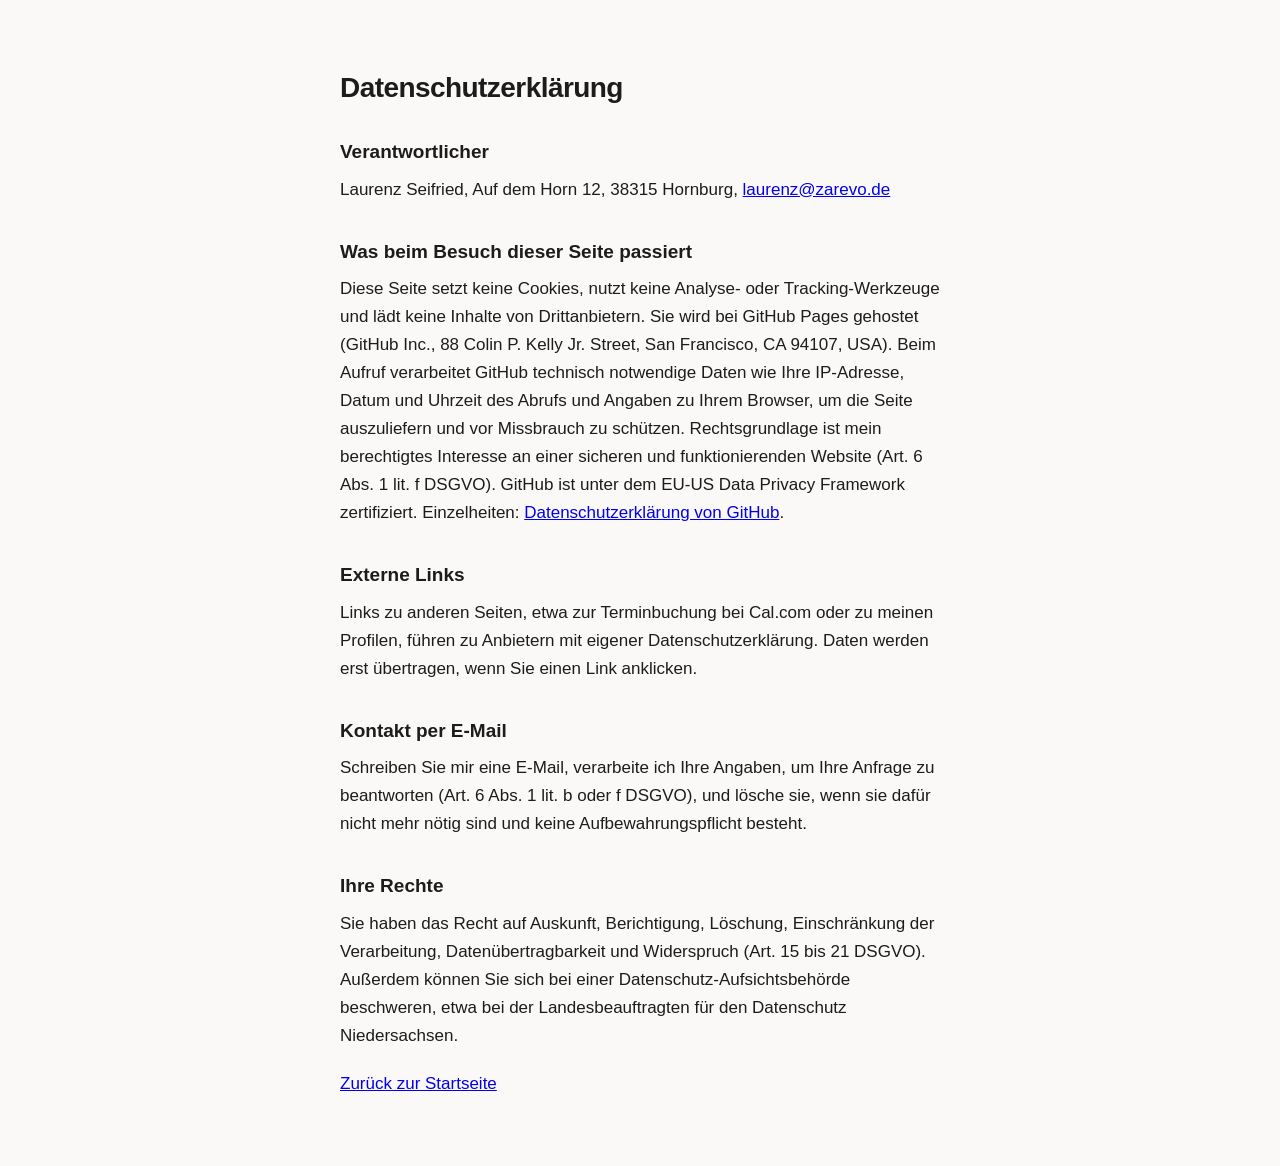
==== datenschutz.html @ 3f0cefae "Persönliche Seite laurenzseifried.de" ====
<!doctype html>
<html lang="de">
<head>
<meta charset="utf-8">
<meta name="viewport" content="width=device-width, initial-scale=1">
<title>Datenschutz · Laurenz Seifried</title>
<meta name="robots" content="noindex">
<link rel="stylesheet" href="/style.css">
</head>
<body>
<main class="recht">
  <h1>Datenschutzerklärung</h1>
  <h2>Verantwortlicher</h2>
  <p>Laurenz Seifried, Auf dem Horn 12, 38315 Hornburg, <a href="mailto:laurenz@zarevo.de">laurenz@zarevo.de</a></p>
  <h2>Was beim Besuch dieser Seite passiert</h2>
  <p>Diese Seite setzt keine Cookies, nutzt keine Analyse- oder Tracking-Werkzeuge und lädt keine Inhalte von Drittanbietern. Sie wird bei GitHub Pages gehostet (GitHub Inc., 88 Colin P. Kelly Jr. Street, San Francisco, CA 94107, USA). Beim Aufruf verarbeitet GitHub technisch notwendige Daten wie Ihre IP-Adresse, Datum und Uhrzeit des Abrufs und Angaben zu Ihrem Browser, um die Seite auszuliefern und vor Missbrauch zu schützen. Rechtsgrundlage ist mein berechtigtes Interesse an einer sicheren und funktionierenden Website (Art. 6 Abs. 1 lit. f DSGVO). GitHub ist unter dem EU-US Data Privacy Framework zertifiziert. Einzelheiten: <a href="https://docs.github.com/de/site-policy/privacy-policies/github-general-privacy-statement">Datenschutzerklärung von GitHub</a>.</p>
  <h2>Externe Links</h2>
  <p>Links zu anderen Seiten, etwa zur Terminbuchung bei Cal.com oder zu meinen Profilen, führen zu Anbietern mit eigener Datenschutzerklärung. Daten werden erst übertragen, wenn Sie einen Link anklicken.</p>
  <h2>Kontakt per E-Mail</h2>
  <p>Schreiben Sie mir eine E-Mail, verarbeite ich Ihre Angaben, um Ihre Anfrage zu beantworten (Art. 6 Abs. 1 lit. b oder f DSGVO), und lösche sie, wenn sie dafür nicht mehr nötig sind und keine Aufbewahrungspflicht besteht.</p>
  <h2>Ihre Rechte</h2>
  <p>Sie haben das Recht auf Auskunft, Berichtigung, Löschung, Einschränkung der Verarbeitung, Datenübertragbarkeit und Widerspruch (Art. 15 bis 21 DSGVO). Außerdem können Sie sich bei einer Datenschutz-Aufsichtsbehörde beschweren, etwa bei der Landesbeauftragten für den Datenschutz Niedersachsen.</p>
  <p><a href="/">Zurück zur Startseite</a></p>
</main>
</body>
</html>
---- style.css ----
:root{--bg:#faf9f7;--text:#1d1c1a;--muted:#6b6862;--line:#e6e2dc;--accent:#1d1c1a}
@media (prefers-color-scheme:dark){:root{--bg:#141412;--text:#efede9;--muted:#a19d96;--line:#2d2b28;--accent:#efede9}}
*{box-sizing:border-box}
body{margin:0;background:var(--bg);color:var(--text);font:17px/1.65 -apple-system,BlinkMacSystemFont,"Segoe UI",Roboto,Helvetica,Arial,sans-serif;-webkit-font-smoothing:antialiased}
main{max-width:640px;margin:0 auto;padding:72px 20px 48px}
.kopf{display:flex;align-items:center;gap:24px;margin-bottom:40px}
.kopf img{width:112px;height:112px;border-radius:50%;object-fit:cover;flex:none}
.initialen{width:112px;height:112px;border-radius:50%;flex:none;display:grid;place-items:center;background:var(--line);font-size:36px;font-weight:600;color:var(--muted)}
h1{font-size:34px;line-height:1.15;margin:0 0 6px;letter-spacing:-.02em}
.rolle{margin:0;color:var(--muted)}
.rolle a{color:inherit}
p{margin:0 0 20px}
.lead{font-size:20px;line-height:1.5}
.knopf{display:inline-block;margin:8px 0 40px;padding:12px 20px;border-radius:8px;background:var(--accent);color:var(--bg);text-decoration:none;font-weight:600}
.profile{list-style:none;padding:24px 0 0;margin:0;border-top:1px solid var(--line);display:flex;flex-wrap:wrap;gap:8px 20px}
.profile a{color:var(--text)}
footer{max-width:640px;margin:0 auto;padding:24px 20px 48px;color:var(--muted);font-size:14px}
footer a{color:inherit;margin-right:16px}
.recht h1{font-size:28px;margin-bottom:24px}.recht h2{font-size:19px;margin:32px 0 8px}
@media (max-width:520px){main{padding-top:48px}.kopf{flex-direction:column;align-items:flex-start;gap:16px}h1{font-size:30px}}
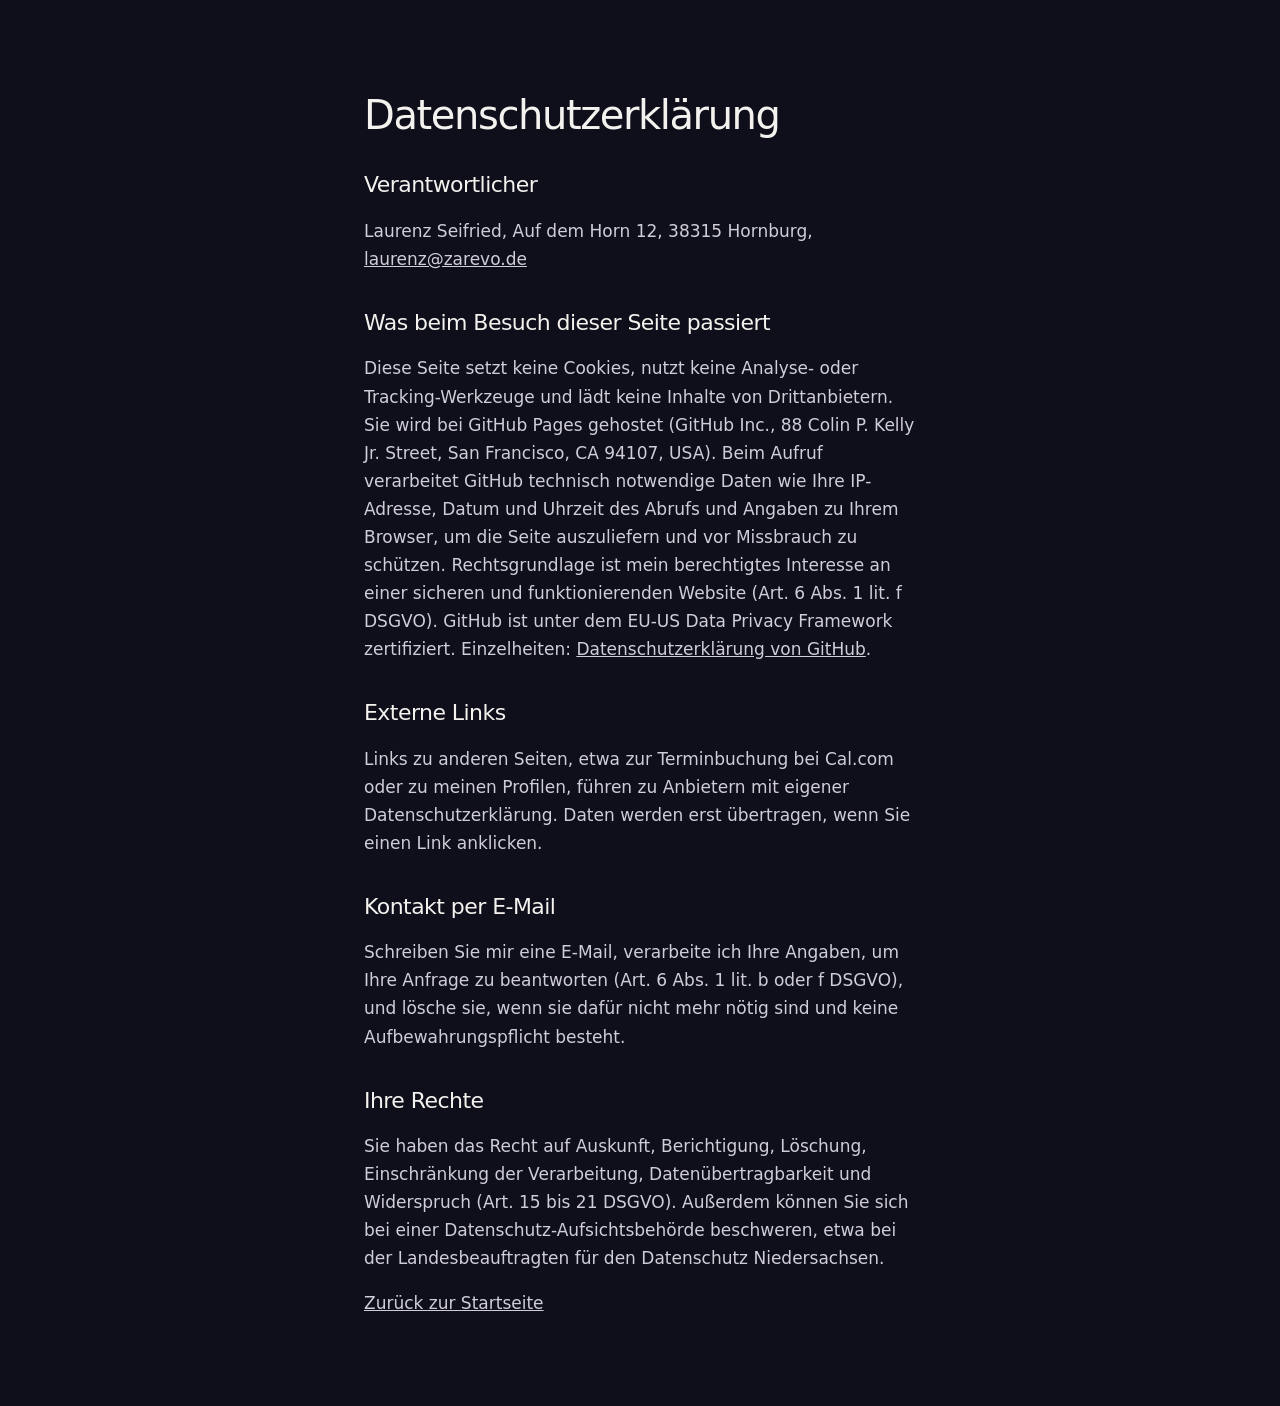
==== commit 6693b283: "Favicon in Google-Größen (48er-Raster) und favicon.ico Co-Authored-By: Claude Opus 5.5 <noreply@anth" ====
--- a/datenschutz.html
+++ b/datenschutz.html
@@ -5,6 +5,8 @@
 <meta name="viewport" content="width=device-width, initial-scale=1">
 <title>Datenschutz · Laurenz Seifried</title>
 <meta name="robots" content="noindex">
+<link rel="icon" href="/favicon.ico" sizes="48x48">
+<link rel="icon" href="/favicon-96.png" sizes="96x96" type="image/png">
 <link rel="stylesheet" href="/style.css">
 </head>
 <body>
--- a/style.css
+++ b/style.css
@@ -1,20 +1,181 @@
-:root{--bg:#faf9f7;--text:#1d1c1a;--muted:#6b6862;--line:#e6e2dc;--accent:#1d1c1a}
-@media (prefers-color-scheme:dark){:root{--bg:#141412;--text:#efede9;--muted:#a19d96;--line:#2d2b28;--accent:#efede9}}
+/* laurenzseifried.de: dunkle, ruhige Seite mit Höhenlinien als einzigem Bewegungsmotiv.
+   Farben und Schriften aus Zarevos Markenkern, das Glühen nur in Bildern, nie in Text oder Knöpfen. */
+:root{
+  --nacht:#0e0f1b; --nacht-2:#15162a; --nacht-3:#23253d;
+  --text:#f4f2ee; --leise:#a5a3b2; --still:#77758a;
+  --linie:rgba(244,242,238,.09); --linie-stark:rgba(244,242,238,.18);
+  --amber:#ffb45e; --ember:#ff6a3d; --rose:#c8457a; --violett:#5b4fd6;
+  --display:"Funnel Display","Geist",ui-sans-serif,system-ui,sans-serif;
+  --sans:"Geist",ui-sans-serif,system-ui,-apple-system,"Segoe UI",sans-serif;
+  --mono:"Geist Mono",ui-monospace,SFMono-Regular,Menlo,monospace;
+  --rand:clamp(20px,5vw,72px);
+  --breit:1200px;
+  --sanft:cubic-bezier(.2,.7,.2,1);
+}
 *{box-sizing:border-box}
-body{margin:0;background:var(--bg);color:var(--text);font:17px/1.65 -apple-system,BlinkMacSystemFont,"Segoe UI",Roboto,Helvetica,Arial,sans-serif;-webkit-font-smoothing:antialiased}
-main{max-width:640px;margin:0 auto;padding:72px 20px 48px}
-.kopf{display:flex;align-items:center;gap:24px;margin-bottom:40px}
-.kopf img{width:112px;height:112px;border-radius:50%;object-fit:cover;flex:none}
-.initialen{width:112px;height:112px;border-radius:50%;flex:none;display:grid;place-items:center;background:var(--line);font-size:36px;font-weight:600;color:var(--muted)}
-h1{font-size:34px;line-height:1.15;margin:0 0 6px;letter-spacing:-.02em}
-.rolle{margin:0;color:var(--muted)}
-.rolle a{color:inherit}
-p{margin:0 0 20px}
-.lead{font-size:20px;line-height:1.5}
-.knopf{display:inline-block;margin:8px 0 40px;padding:12px 20px;border-radius:8px;background:var(--accent);color:var(--bg);text-decoration:none;font-weight:600}
-.profile{list-style:none;padding:24px 0 0;margin:0;border-top:1px solid var(--line);display:flex;flex-wrap:wrap;gap:8px 20px}
-.profile a{color:var(--text)}
-footer{max-width:640px;margin:0 auto;padding:24px 20px 48px;color:var(--muted);font-size:14px}
-footer a{color:inherit;margin-right:16px}
-.recht h1{font-size:28px;margin-bottom:24px}.recht h2{font-size:19px;margin:32px 0 8px}
-@media (max-width:520px){main{padding-top:48px}.kopf{flex-direction:column;align-items:flex-start;gap:16px}h1{font-size:30px}}
+html{scroll-behavior:smooth;scroll-padding-top:72px}
+body{margin:0;background:var(--nacht);color:var(--text);font:400 17px/1.65 var(--sans);-webkit-font-smoothing:antialiased;-moz-osx-font-smoothing:grayscale;text-rendering:optimizeLegibility}
+a{color:inherit}
+img{display:block;max-width:100%}
+::selection{background:rgba(255,180,94,.28)}
+
+/* Leiste */
+.leiste{position:fixed;inset:0 0 auto;z-index:20;display:flex;align-items:center;justify-content:space-between;gap:24px;padding:18px var(--rand);transition:background .4s,border-color .4s,padding .4s;border-bottom:1px solid transparent}
+.leiste.fest{background:rgba(14,15,27,.72);backdrop-filter:blur(14px) saturate(140%);-webkit-backdrop-filter:blur(14px) saturate(140%);border-color:var(--linie);padding-block:12px}
+.marke{font:400 18px/1 var(--display);letter-spacing:-.01em;text-decoration:none;opacity:0;transform:translateY(-4px);transition:opacity .4s,transform .4s}
+.leiste.fest .marke{opacity:1;transform:none}
+.leiste nav{display:flex;align-items:center;gap:28px;font-size:14px}
+.leiste nav a{text-decoration:none;color:var(--leise);transition:color .2s}
+.leiste nav a:hover{color:var(--text)}
+.leiste .nav-knopf{color:var(--text);padding:8px 14px;border:1px solid var(--linie-stark);border-radius:999px}
+.leiste .nav-knopf:hover{border-color:var(--text)}
+
+/* Held */
+.held{position:relative;min-height:100svh;display:flex;align-items:center;overflow:hidden;isolation:isolate}
+.hoehen{position:absolute;inset:0;width:100%;height:100%;z-index:-2}
+.held-schleier{position:absolute;inset:0;z-index:-1;background:
+  radial-gradient(120% 80% at 18% 50%,rgba(14,15,27,.92) 0%,rgba(14,15,27,.55) 45%,rgba(14,15,27,0) 75%),
+  linear-gradient(180deg,rgba(14,15,27,0) 70%,var(--nacht) 100%)}
+.held-inhalt{width:100%;max-width:var(--breit);margin:0 auto;padding:120px var(--rand) 96px;display:grid;grid-template-columns:auto 1fr;align-items:center;gap:clamp(28px,5vw,64px)}
+.portrait{margin:0;width:clamp(120px,15vw,184px);aspect-ratio:1;border-radius:50%;padding:3px;background:conic-gradient(from 210deg,rgba(255,180,94,.9),rgba(255,106,61,.6),rgba(200,69,122,.45),rgba(91,79,214,.35),rgba(244,242,238,.08) 70%,rgba(255,180,94,.9));box-shadow:0 30px 80px -30px rgba(255,140,80,.35)}
+.portrait img{width:100%;height:100%;border-radius:50%;object-fit:cover;border:3px solid var(--nacht)}
+.etikett{font:500 12px/1.4 var(--mono);letter-spacing:.14em;text-transform:uppercase;color:var(--leise);margin:0 0 18px}
+.etikett a{text-decoration:none;border-bottom:1px solid var(--linie-stark);transition:border-color .2s,color .2s}
+.etikett a:hover{color:var(--text);border-color:var(--text)}
+h1{font:400 clamp(48px,8.4vw,112px)/.98 var(--display);letter-spacing:-.035em;margin:0 0 26px}
+.lead{font-size:clamp(19px,1.9vw,23px);line-height:1.5;color:#dcdae2;max-width:30ch;margin:0 0 36px}
+.knoepfe{display:flex;flex-wrap:wrap;gap:12px}
+.knopf{display:inline-flex;align-items:center;gap:10px;padding:14px 22px;border-radius:999px;background:var(--text);color:var(--nacht);font-weight:500;font-size:15px;text-decoration:none;transition:transform .25s var(--sanft),box-shadow .25s,background .25s}
+.knopf:hover{transform:translateY(-2px);box-shadow:0 12px 32px -12px rgba(244,242,238,.45)}
+.knopf.leise{background:transparent;color:var(--text);border:1px solid var(--linie-stark)}
+.knopf.leise:hover{border-color:var(--text);box-shadow:none}
+.weiter{position:absolute;left:50%;bottom:28px;transform:translateX(-50%);width:22px;height:36px;border:1px solid var(--linie-stark);border-radius:12px}
+.weiter span{position:absolute;left:50%;top:8px;width:2px;height:7px;margin-left:-1px;border-radius:2px;background:var(--text);animation:rollen 2.2s var(--sanft) infinite}
+@keyframes rollen{0%{opacity:0;transform:translateY(-3px)}30%{opacity:1}100%{opacity:0;transform:translateY(12px)}}
+
+/* Abschnitte */
+.abschnitt{position:relative;max-width:var(--breit);margin:0 auto;padding:clamp(96px,14vw,168px) var(--rand) 0}
+h2{font:400 clamp(34px,4.6vw,58px)/1.06 var(--display);letter-spacing:-.025em;margin:0 0 24px;max-width:18ch}
+.abschnitt p{color:#cfcdd8;max-width:56ch}
+.hinweis{color:var(--leise)!important;font-size:15px;border-left:1px solid var(--linie-stark);padding-left:16px}
+.spalten{display:grid;grid-template-columns:1fr 1fr;gap:clamp(40px,7vw,104px);align-items:center}
+.kopfzeile{max-width:760px;margin-bottom:56px}
+
+/* Ablauf-Karte */
+.ablauf{position:relative;border:1px solid var(--linie);border-radius:20px;background:linear-gradient(180deg,rgba(255,255,255,.035),rgba(255,255,255,.01));padding:22px 22px 18px;box-shadow:0 40px 100px -50px rgba(0,0,0,.8),inset 0 1px 0 rgba(255,255,255,.05)}
+.ablauf::before{content:"";position:absolute;inset:-1px;border-radius:21px;padding:1px;background:linear-gradient(140deg,rgba(255,180,94,.35),rgba(200,69,122,.12) 40%,transparent 65%);-webkit-mask:linear-gradient(#000 0 0) content-box,linear-gradient(#000 0 0);-webkit-mask-composite:xor;mask-composite:exclude;pointer-events:none}
+.ablauf-kopf{display:flex;align-items:center;gap:10px;font:500 12px/1 var(--mono);letter-spacing:.08em;text-transform:uppercase;color:var(--leise);padding-bottom:18px;border-bottom:1px solid var(--linie)}
+.ablauf-kopf .punkt{width:7px;height:7px;border-radius:50%;background:var(--amber);box-shadow:0 0 0 0 rgba(255,180,94,.6);animation:puls 2s infinite}
+@keyframes puls{70%{box-shadow:0 0 0 8px rgba(255,180,94,0)}100%{box-shadow:0 0 0 0 rgba(255,180,94,0)}}
+.ablauf-titel{color:var(--text);transition:opacity .35s}
+.ablauf-zaehler{margin-left:auto}
+.schritte{list-style:none;margin:0;padding:10px 0 6px;position:relative}
+.schritte::before{content:"";position:absolute;left:11px;top:34px;bottom:34px;width:1px;background:var(--linie-stark)}
+.schritte li{position:relative;display:grid;grid-template-columns:24px 1fr auto;align-items:center;gap:16px;padding:14px 0;transition:opacity .4s}
+.schritt-text{font-size:16px;color:var(--leise);transition:color .4s,opacity .35s,transform .35s}
+.knoten{position:relative;z-index:1;width:23px;height:23px;border-radius:50%;background:var(--nacht);border:1px solid var(--linie-stark);transition:border-color .4s,background .4s,box-shadow .4s}
+.knoten::after{content:"";position:absolute;inset:7px;border-radius:50%;background:var(--still);transition:background .4s,transform .4s}
+.status{font:500 11px/1 var(--mono);letter-spacing:.08em;text-transform:uppercase;color:var(--still);min-width:64px;text-align:right;transition:color .4s,opacity .4s}
+.schritte li.aktiv .knoten{border-color:var(--amber);box-shadow:0 0 0 6px rgba(255,180,94,.12),0 0 24px rgba(255,180,94,.45)}
+.schritte li.aktiv .knoten::after{background:var(--amber);transform:scale(1.15)}
+.schritte li.aktiv .schritt-text{color:var(--text)}
+.schritte li.aktiv .status{color:var(--amber)}
+.schritte li.fertig .knoten{border-color:rgba(244,242,238,.4)}
+.schritte li.fertig .knoten::after{background:var(--text)}
+.schritte li.fertig .schritt-text{color:#dcdae2}
+.schritte li.fertig .status{color:var(--leise)}
+.schritte li.mensch.aktiv .knoten{border-color:var(--text);box-shadow:0 0 0 6px rgba(244,242,238,.08),0 0 24px rgba(244,242,238,.3)}
+.schritte li.mensch.aktiv .knoten::after{background:var(--text)}
+.schritte li.mensch.aktiv .status{color:var(--text)}
+.ablauf.wechsel .schritt-text,.ablauf.wechsel .ablauf-titel{opacity:0;transform:translateY(4px)}
+.ablauf-fuss{display:flex;align-items:center;gap:14px;padding-top:16px;border-top:1px solid var(--linie);font:500 11px/1 var(--mono);letter-spacing:.08em;text-transform:uppercase;color:var(--still)}
+.leiste-fortschritt{flex:1;height:2px;border-radius:2px;background:var(--linie);overflow:hidden}
+.leiste-fortschritt span{display:block;height:100%;width:0;background:linear-gradient(90deg,var(--amber),var(--rose))}
+
+/* Karten */
+.karten{display:grid;grid-template-columns:repeat(4,1fr);gap:16px}
+.karte{position:relative;border:1px solid var(--linie);border-radius:18px;padding:22px;background:rgba(255,255,255,.02);transition:border-color .35s,transform .35s var(--sanft),background .35s}
+.karte:hover{border-color:var(--linie-stark);transform:translateY(-4px);background:rgba(255,255,255,.035)}
+.karte h3{font:400 22px/1.2 var(--display);letter-spacing:-.01em;margin:22px 0 10px}
+.karte p{font-size:15px;line-height:1.55;color:var(--leise);margin:0}
+.bild{height:96px;border-radius:12px;background:rgba(0,0,0,.25);border:1px solid var(--linie);display:flex;align-items:center;justify-content:center;overflow:hidden;position:relative}
+.welle{gap:4px}
+.welle i{width:3px;height:10px;border-radius:2px;background:linear-gradient(180deg,var(--amber),var(--rose));animation:welle 1.3s ease-in-out infinite}
+.welle i:nth-child(odd){animation-duration:1.05s}
+.welle i:nth-child(3n){animation-duration:1.6s}
+.welle i:nth-child(1){animation-delay:-.1s}.welle i:nth-child(2){animation-delay:-.5s}.welle i:nth-child(3){animation-delay:-.3s}.welle i:nth-child(4){animation-delay:-.9s}
+.welle i:nth-child(5){animation-delay:-.2s}.welle i:nth-child(6){animation-delay:-.7s}.welle i:nth-child(7){animation-delay:-.4s}.welle i:nth-child(8){animation-delay:-1s}
+.welle i:nth-child(9){animation-delay:-.6s}.welle i:nth-child(10){animation-delay:-.15s}.welle i:nth-child(11){animation-delay:-.8s}.welle i:nth-child(12){animation-delay:-.35s}
+.welle i:nth-child(13){animation-delay:-.55s}.welle i:nth-child(14){animation-delay:-.25s}.welle i:nth-child(15){animation-delay:-.75s}.welle i:nth-child(16){animation-delay:-.45s}
+@keyframes welle{0%,100%{height:8px;opacity:.55}50%{height:46px;opacity:1}}
+.ring svg{width:72px;height:72px;transform:rotate(-90deg)}
+.ring circle{fill:none;stroke:var(--linie-stark);stroke-width:5}
+.ring .fuell{stroke:var(--amber);stroke-linecap:round;stroke-dasharray:239;stroke-dashoffset:239;animation:ring 6s var(--sanft) infinite}
+.ring span{position:absolute;font:500 10px/1 var(--mono);letter-spacing:.1em;text-transform:uppercase;color:var(--leise)}
+@keyframes ring{0%{stroke-dashoffset:239}70%,85%{stroke-dashoffset:48}100%{stroke-dashoffset:239;opacity:0}}
+.kurve svg{width:100%;height:70%;padding:0 14px}
+.kurve path{fill:none;stroke:var(--amber);stroke-width:2;vector-effect:non-scaling-stroke;stroke-dasharray:400;stroke-dashoffset:400;animation:kurve 5s var(--sanft) infinite}
+@keyframes kurve{0%{stroke-dashoffset:400}60%,85%{stroke-dashoffset:0;opacity:1}100%{stroke-dashoffset:0;opacity:0}}
+.schichten{flex-direction:column-reverse;justify-content:flex-start;padding:16px 0}
+.schichten i{display:block;width:44%;height:6px;margin-top:3px;border-radius:2px;background:linear-gradient(90deg,var(--ember),var(--amber));opacity:0;animation:schicht 6s infinite}
+.schichten i:nth-child(1){animation-delay:0s;width:56%}.schichten i:nth-child(2){animation-delay:.35s;width:54%}.schichten i:nth-child(3){animation-delay:.7s;width:50%}.schichten i:nth-child(4){animation-delay:1.05s;width:46%}
+.schichten i:nth-child(5){animation-delay:1.4s;width:42%}.schichten i:nth-child(6){animation-delay:1.75s;width:36%}.schichten i:nth-child(7){animation-delay:2.1s;width:30%}.schichten i:nth-child(8){animation-delay:2.45s;width:22%}
+@keyframes schicht{0%{opacity:0;transform:translateX(-14px)}6%{opacity:.95;transform:none}80%{opacity:.95}92%,100%{opacity:0}}
+
+/* Zeitleiste */
+.zeitleiste{list-style:none;margin:0;padding:0;position:relative}
+.zeitleiste::before{content:"";position:absolute;left:5px;top:10px;bottom:10px;width:1px;background:linear-gradient(180deg,var(--amber),var(--rose) 30%,var(--linie-stark) 60%)}
+.zeitleiste li{position:relative;display:grid;grid-template-columns:1fr;padding:0 0 34px 36px}
+.zeitleiste li:last-child{padding-bottom:0}
+.zeitleiste li::before{content:"";position:absolute;left:0;top:7px;width:11px;height:11px;border-radius:50%;background:var(--nacht);border:1px solid var(--linie-stark)}
+.zeitleiste li:first-child::before{border-color:var(--amber);background:var(--amber);box-shadow:0 0 18px rgba(255,180,94,.6)}
+.jahr{font:500 12px/1.4 var(--mono);letter-spacing:.1em;text-transform:uppercase;color:var(--still);margin-bottom:6px}
+.zeitleiste li:first-child .jahr{color:var(--amber)}
+.was{font:400 22px/1.25 var(--display);letter-spacing:-.01em}
+.wo{color:var(--leise);font-size:15px;margin-top:2px}
+
+/* Kontakt */
+.kontakt{max-width:none;margin-top:clamp(96px,14vw,168px);padding:clamp(110px,14vw,180px) var(--rand);text-align:center;overflow:hidden;isolation:isolate;border-top:1px solid var(--linie)}
+.kontakt .hoehen{z-index:-1;opacity:.9;-webkit-mask:radial-gradient(70% 90% at 50% 100%,#000 20%,transparent 75%);mask:radial-gradient(70% 90% at 50% 100%,#000 20%,transparent 75%)}
+.kontakt-inhalt{max-width:780px;margin:0 auto;display:flex;flex-direction:column;align-items:center}
+.kontakt h2{max-width:20ch}
+.kontakt p{margin:0 0 36px}
+
+/* Fuß */
+.fuss{max-width:var(--breit);margin:0 auto;padding:40px var(--rand) 48px;display:flex;flex-wrap:wrap;justify-content:space-between;gap:20px 40px;border-top:1px solid var(--linie);font-size:14px;color:var(--leise)}
+.profile{list-style:none;margin:0;padding:0;display:flex;flex-wrap:wrap;gap:8px 22px}
+.profile a,.recht-links a{text-decoration:none;color:var(--leise);transition:color .2s}
+.profile a:hover,.recht-links a:hover{color:var(--text)}
+.recht-links{display:flex;gap:22px;color:var(--still)}
+
+/* Einblenden beim Scrollen, nur mit JS */
+.js [data-reveal]{opacity:0;transform:translateY(18px);transition:opacity .9s var(--sanft),transform .9s var(--sanft);transition-delay:var(--v,0s)}
+.js [data-reveal].da{opacity:1;transform:none}
+
+/* Rechtsseiten */
+.recht{max-width:680px;margin:0 auto;padding:96px var(--rand) 72px}
+.recht h1{font-size:40px;margin-bottom:28px}
+.recht h2{font:400 22px/1.3 var(--display);margin:36px 0 8px;max-width:none}
+.recht p{color:#cfcdd8}
+
+/* Schmal */
+@media (max-width:960px){
+  .karten{grid-template-columns:1fr 1fr}
+  .spalten{grid-template-columns:1fr}
+}
+@media (max-width:640px){
+  .leiste nav a:not(.nav-knopf){display:none}
+  .held{align-items:flex-end}
+  .held-inhalt{grid-template-columns:1fr;padding-top:110px;padding-bottom:88px;gap:24px}
+  .portrait{width:104px}
+  .held-schleier{background:linear-gradient(180deg,rgba(14,15,27,0) 0%,rgba(14,15,27,.15) 35%,rgba(14,15,27,.85) 62%,var(--nacht) 100%)}
+  .karten{grid-template-columns:1fr}
+  .weiter{display:none}
+  .fuss{flex-direction:column}
+}
+@media (prefers-reduced-motion:reduce){
+  *,*::before,*::after{animation:none!important;transition:none!important}
+  html{scroll-behavior:auto}
+  .js [data-reveal]{opacity:1;transform:none}
+  .ring .fuell{stroke-dashoffset:60}.kurve path{stroke-dashoffset:0}.schichten i{opacity:.9}
+}
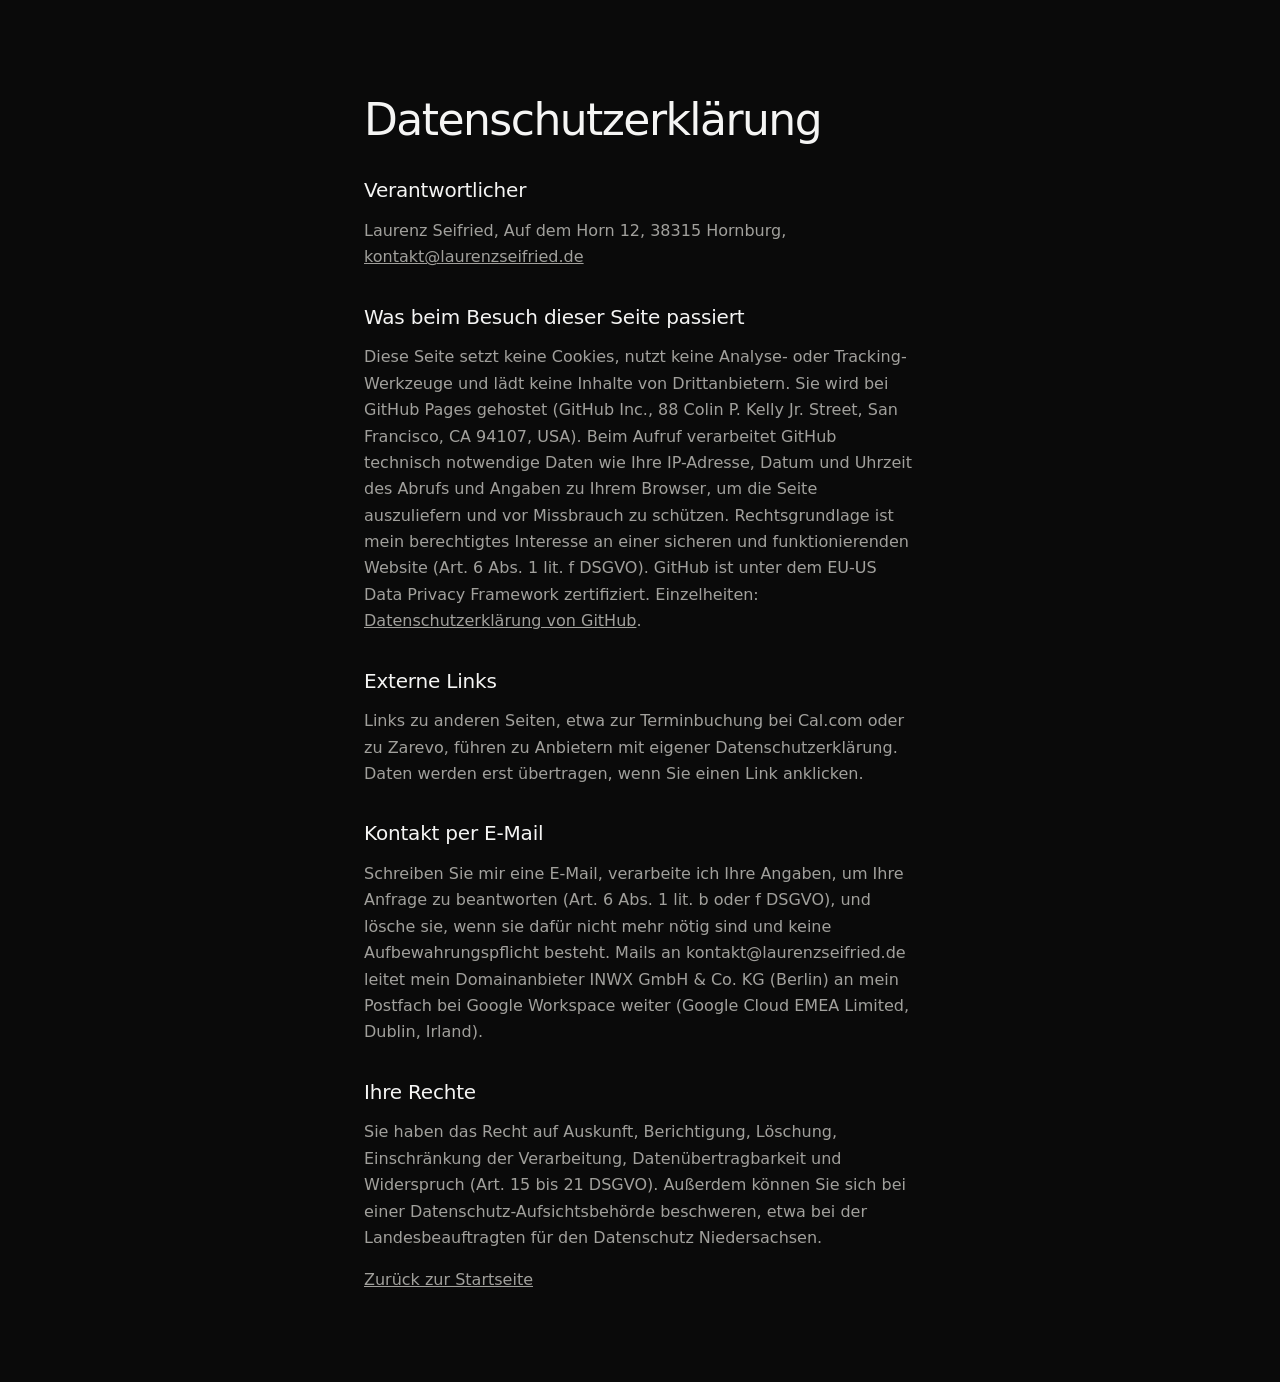
==== commit b6cacc09: "Knöpfe führen direkt zu Termin und Mail, externe Links im neuen Tab, kontakt@laurenzseifried.de, Lin" ====
--- a/datenschutz.html
+++ b/datenschutz.html
@@ -13,13 +13,13 @@
 <main class="recht">
   <h1>Datenschutzerklärung</h1>
   <h2>Verantwortlicher</h2>
-  <p>Laurenz Seifried, Auf dem Horn 12, 38315 Hornburg, <a href="mailto:laurenz@zarevo.de">laurenz@zarevo.de</a></p>
+  <p>Laurenz Seifried, Auf dem Horn 12, 38315 Hornburg, <a href="mailto:kontakt@laurenzseifried.de">kontakt@laurenzseifried.de</a></p>
   <h2>Was beim Besuch dieser Seite passiert</h2>
   <p>Diese Seite setzt keine Cookies, nutzt keine Analyse- oder Tracking-Werkzeuge und lädt keine Inhalte von Drittanbietern. Sie wird bei GitHub Pages gehostet (GitHub Inc., 88 Colin P. Kelly Jr. Street, San Francisco, CA 94107, USA). Beim Aufruf verarbeitet GitHub technisch notwendige Daten wie Ihre IP-Adresse, Datum und Uhrzeit des Abrufs und Angaben zu Ihrem Browser, um die Seite auszuliefern und vor Missbrauch zu schützen. Rechtsgrundlage ist mein berechtigtes Interesse an einer sicheren und funktionierenden Website (Art. 6 Abs. 1 lit. f DSGVO). GitHub ist unter dem EU-US Data Privacy Framework zertifiziert. Einzelheiten: <a href="https://docs.github.com/de/site-policy/privacy-policies/github-general-privacy-statement">Datenschutzerklärung von GitHub</a>.</p>
   <h2>Externe Links</h2>
-  <p>Links zu anderen Seiten, etwa zur Terminbuchung bei Cal.com oder zu meinen Profilen, führen zu Anbietern mit eigener Datenschutzerklärung. Daten werden erst übertragen, wenn Sie einen Link anklicken.</p>
+  <p>Links zu anderen Seiten, etwa zur Terminbuchung bei Cal.com oder zu Zarevo, führen zu Anbietern mit eigener Datenschutzerklärung. Daten werden erst übertragen, wenn Sie einen Link anklicken.</p>
   <h2>Kontakt per E-Mail</h2>
-  <p>Schreiben Sie mir eine E-Mail, verarbeite ich Ihre Angaben, um Ihre Anfrage zu beantworten (Art. 6 Abs. 1 lit. b oder f DSGVO), und lösche sie, wenn sie dafür nicht mehr nötig sind und keine Aufbewahrungspflicht besteht.</p>
+  <p>Schreiben Sie mir eine E-Mail, verarbeite ich Ihre Angaben, um Ihre Anfrage zu beantworten (Art. 6 Abs. 1 lit. b oder f DSGVO), und lösche sie, wenn sie dafür nicht mehr nötig sind und keine Aufbewahrungspflicht besteht. Mails an kontakt@laurenzseifried.de leitet mein Domainanbieter INWX GmbH &amp; Co. KG (Berlin) an mein Postfach bei Google Workspace weiter (Google Cloud EMEA Limited, Dublin, Irland).</p>
   <h2>Ihre Rechte</h2>
   <p>Sie haben das Recht auf Auskunft, Berichtigung, Löschung, Einschränkung der Verarbeitung, Datenübertragbarkeit und Widerspruch (Art. 15 bis 21 DSGVO). Außerdem können Sie sich bei einer Datenschutz-Aufsichtsbehörde beschweren, etwa bei der Landesbeauftragten für den Datenschutz Niedersachsen.</p>
   <p><a href="/">Zurück zur Startseite</a></p>
--- a/style.css
+++ b/style.css
@@ -1,181 +1,94 @@
-/* laurenzseifried.de: dunkle, ruhige Seite mit Höhenlinien als einzigem Bewegungsmotiv.
-   Farben und Schriften aus Zarevos Markenkern, das Glühen nur in Bildern, nie in Text oder Knöpfen. */
+/* laurenzseifried.de: fast schwarz, Schwarz-Weiß-Foto, viel Luft, eine Schrift (Geist).
+   Farbe nur als kleiner warmer Akzent; Höhenlinien in Grau als leises persönliches Zeichen. */
 :root{
-  --nacht:#0e0f1b; --nacht-2:#15162a; --nacht-3:#23253d;
-  --text:#f4f2ee; --leise:#a5a3b2; --still:#77758a;
-  --linie:rgba(244,242,238,.09); --linie-stark:rgba(244,242,238,.18);
-  --amber:#ffb45e; --ember:#ff6a3d; --rose:#c8457a; --violett:#5b4fd6;
-  --display:"Funnel Display","Geist",ui-sans-serif,system-ui,sans-serif;
+  --grund:#0a0a0a; --flaeche:#111111; --linie:#1f1f1f; --linie-stark:#2e2e2e;
+  --text:#f5f5f4; --leise:#a1a09c; --still:#6f6e6a; --akzent:#ff6a3d;
   --sans:"Geist",ui-sans-serif,system-ui,-apple-system,"Segoe UI",sans-serif;
   --mono:"Geist Mono",ui-monospace,SFMono-Regular,Menlo,monospace;
-  --rand:clamp(20px,5vw,72px);
-  --breit:1200px;
+  --rand:clamp(20px,5vw,64px);
+  --breit:1180px;
   --sanft:cubic-bezier(.2,.7,.2,1);
 }
 *{box-sizing:border-box}
-html{scroll-behavior:smooth;scroll-padding-top:72px}
-body{margin:0;background:var(--nacht);color:var(--text);font:400 17px/1.65 var(--sans);-webkit-font-smoothing:antialiased;-moz-osx-font-smoothing:grayscale;text-rendering:optimizeLegibility}
+html{scroll-behavior:smooth;scroll-padding-top:84px;overflow-x:clip}
+body{margin:0;background:var(--grund);color:var(--text);font:400 16px/1.65 var(--sans);-webkit-font-smoothing:antialiased;-moz-osx-font-smoothing:grayscale}
 a{color:inherit}
 img{display:block;max-width:100%}
-::selection{background:rgba(255,180,94,.28)}
+::selection{background:rgba(255,106,61,.3)}
+h2{font:500 clamp(32px,4vw,48px)/1.08 var(--sans);letter-spacing:-.035em;margin:0 0 20px}
+h3{font:500 18px/1.3 var(--sans);letter-spacing:-.01em;margin:0 0 8px}
+.klein{font:500 12px/1.4 var(--sans);color:var(--still);margin:0 0 18px}
 
 /* Leiste */
-.leiste{position:fixed;inset:0 0 auto;z-index:20;display:flex;align-items:center;justify-content:space-between;gap:24px;padding:18px var(--rand);transition:background .4s,border-color .4s,padding .4s;border-bottom:1px solid transparent}
-.leiste.fest{background:rgba(14,15,27,.72);backdrop-filter:blur(14px) saturate(140%);-webkit-backdrop-filter:blur(14px) saturate(140%);border-color:var(--linie);padding-block:12px}
-.marke{font:400 18px/1 var(--display);letter-spacing:-.01em;text-decoration:none;opacity:0;transform:translateY(-4px);transition:opacity .4s,transform .4s}
-.leiste.fest .marke{opacity:1;transform:none}
-.leiste nav{display:flex;align-items:center;gap:28px;font-size:14px}
+.leiste{position:fixed;inset:0 0 auto;z-index:10;display:flex;justify-content:space-between;align-items:center;padding:18px var(--rand);border-bottom:1px solid transparent;transition:background .4s,border-color .4s,padding .4s}
+.leiste.fest{background:rgba(10,10,10,.78);backdrop-filter:blur(14px);-webkit-backdrop-filter:blur(14px);border-color:var(--linie);padding-block:12px}
+.marke{font:600 15px/1 var(--sans);letter-spacing:-.01em;text-decoration:none}
+.leiste nav{display:flex;align-items:center;gap:28px;font-size:13px}
 .leiste nav a{text-decoration:none;color:var(--leise);transition:color .2s}
 .leiste nav a:hover{color:var(--text)}
-.leiste .nav-knopf{color:var(--text);padding:8px 14px;border:1px solid var(--linie-stark);border-radius:999px}
-.leiste .nav-knopf:hover{border-color:var(--text)}
+.leiste .nav-knopf{color:var(--grund);background:var(--text);padding:8px 14px;border-radius:999px;font-weight:500}
+.leiste .nav-knopf:hover{color:var(--grund);background:#fff}
 
 /* Held */
-.held{position:relative;min-height:100svh;display:flex;align-items:center;overflow:hidden;isolation:isolate}
-.hoehen{position:absolute;inset:0;width:100%;height:100%;z-index:-2}
-.held-schleier{position:absolute;inset:0;z-index:-1;background:
-  radial-gradient(120% 80% at 18% 50%,rgba(14,15,27,.92) 0%,rgba(14,15,27,.55) 45%,rgba(14,15,27,0) 75%),
-  linear-gradient(180deg,rgba(14,15,27,0) 70%,var(--nacht) 100%)}
-.held-inhalt{width:100%;max-width:var(--breit);margin:0 auto;padding:120px var(--rand) 96px;display:grid;grid-template-columns:auto 1fr;align-items:center;gap:clamp(28px,5vw,64px)}
-.portrait{margin:0;width:clamp(120px,15vw,184px);aspect-ratio:1;border-radius:50%;padding:3px;background:conic-gradient(from 210deg,rgba(255,180,94,.9),rgba(255,106,61,.6),rgba(200,69,122,.45),rgba(91,79,214,.35),rgba(244,242,238,.08) 70%,rgba(255,180,94,.9));box-shadow:0 30px 80px -30px rgba(255,140,80,.35)}
-.portrait img{width:100%;height:100%;border-radius:50%;object-fit:cover;border:3px solid var(--nacht)}
-.etikett{font:500 12px/1.4 var(--mono);letter-spacing:.14em;text-transform:uppercase;color:var(--leise);margin:0 0 18px}
-.etikett a{text-decoration:none;border-bottom:1px solid var(--linie-stark);transition:border-color .2s,color .2s}
-.etikett a:hover{color:var(--text);border-color:var(--text)}
-h1{font:400 clamp(48px,8.4vw,112px)/.98 var(--display);letter-spacing:-.035em;margin:0 0 26px}
-.lead{font-size:clamp(19px,1.9vw,23px);line-height:1.5;color:#dcdae2;max-width:30ch;margin:0 0 36px}
-.knoepfe{display:flex;flex-wrap:wrap;gap:12px}
-.knopf{display:inline-flex;align-items:center;gap:10px;padding:14px 22px;border-radius:999px;background:var(--text);color:var(--nacht);font-weight:500;font-size:15px;text-decoration:none;transition:transform .25s var(--sanft),box-shadow .25s,background .25s}
-.knopf:hover{transform:translateY(-2px);box-shadow:0 12px 32px -12px rgba(244,242,238,.45)}
+.held{position:relative;max-width:var(--breit);margin:0 auto;min-height:min(100svh,940px);padding:120px var(--rand) 40px;display:grid;grid-template-columns:1.1fr .9fr;align-items:end;gap:24px;isolation:isolate}
+.hoehen{position:absolute;inset:0 calc(50% - 50vw);width:100vw;height:100%;z-index:-2;opacity:.9;-webkit-mask:radial-gradient(48% 70% at 72% 46%,#000 10%,transparent 70%);mask:radial-gradient(48% 70% at 72% 46%,#000 10%,transparent 70%)}
+.held-text{align-self:center;padding-bottom:40px}
+.etikett{font:500 13px/1.4 var(--sans);letter-spacing:0;color:var(--text);margin:0 0 26px}
+.etikett span{color:var(--akzent)}
+.claim{font:500 clamp(44px,6.2vw,80px)/1.02 var(--sans);letter-spacing:-.045em;margin:0 0 26px;max-width:12ch}
+.unterzeile{font-size:clamp(16px,1.4vw,18px);line-height:1.6;color:var(--leise);max-width:44ch;margin:0 0 34px}
+.knoepfe{display:flex;flex-wrap:wrap;gap:10px}
+.knopf{display:inline-flex;align-items:center;gap:8px;padding:12px 18px;border-radius:999px;background:var(--text);color:var(--grund);font-size:14px;font-weight:500;text-decoration:none;transition:background .2s,transform .25s var(--sanft)}
+.knopf:hover{background:#fff;transform:translateY(-1px)}
+.knopf span{transition:transform .25s var(--sanft)}
+.knopf:hover span{transform:translateX(3px)}
 .knopf.leise{background:transparent;color:var(--text);border:1px solid var(--linie-stark)}
-.knopf.leise:hover{border-color:var(--text);box-shadow:none}
-.weiter{position:absolute;left:50%;bottom:28px;transform:translateX(-50%);width:22px;height:36px;border:1px solid var(--linie-stark);border-radius:12px}
-.weiter span{position:absolute;left:50%;top:8px;width:2px;height:7px;margin-left:-1px;border-radius:2px;background:var(--text);animation:rollen 2.2s var(--sanft) infinite}
-@keyframes rollen{0%{opacity:0;transform:translateY(-3px)}30%{opacity:1}100%{opacity:0;transform:translateY(12px)}}
+.knopf.leise:hover{border-color:var(--leise)}
+.portrait{position:relative;margin:0;align-self:end;justify-self:end;width:100%;max-width:560px}
+.portrait::before{content:"";position:absolute;inset:8% 6% 0;z-index:-1;background:radial-gradient(50% 50% at 50% 42%,rgba(255,255,255,.13),rgba(255,255,255,0) 70%)}
+.portrait img{width:100%;height:auto;-webkit-mask:linear-gradient(180deg,#000 72%,transparent 100%);mask:linear-gradient(180deg,#000 72%,transparent 100%)}
 
-/* Abschnitte */
-.abschnitt{position:relative;max-width:var(--breit);margin:0 auto;padding:clamp(96px,14vw,168px) var(--rand) 0}
-h2{font:400 clamp(34px,4.6vw,58px)/1.06 var(--display);letter-spacing:-.025em;margin:0 0 24px;max-width:18ch}
-.abschnitt p{color:#cfcdd8;max-width:56ch}
-.hinweis{color:var(--leise)!important;font-size:15px;border-left:1px solid var(--linie-stark);padding-left:16px}
-.spalten{display:grid;grid-template-columns:1fr 1fr;gap:clamp(40px,7vw,104px);align-items:center}
-.kopfzeile{max-width:760px;margin-bottom:56px}
-
-/* Ablauf-Karte */
-.ablauf{position:relative;border:1px solid var(--linie);border-radius:20px;background:linear-gradient(180deg,rgba(255,255,255,.035),rgba(255,255,255,.01));padding:22px 22px 18px;box-shadow:0 40px 100px -50px rgba(0,0,0,.8),inset 0 1px 0 rgba(255,255,255,.05)}
-.ablauf::before{content:"";position:absolute;inset:-1px;border-radius:21px;padding:1px;background:linear-gradient(140deg,rgba(255,180,94,.35),rgba(200,69,122,.12) 40%,transparent 65%);-webkit-mask:linear-gradient(#000 0 0) content-box,linear-gradient(#000 0 0);-webkit-mask-composite:xor;mask-composite:exclude;pointer-events:none}
-.ablauf-kopf{display:flex;align-items:center;gap:10px;font:500 12px/1 var(--mono);letter-spacing:.08em;text-transform:uppercase;color:var(--leise);padding-bottom:18px;border-bottom:1px solid var(--linie)}
-.ablauf-kopf .punkt{width:7px;height:7px;border-radius:50%;background:var(--amber);box-shadow:0 0 0 0 rgba(255,180,94,.6);animation:puls 2s infinite}
-@keyframes puls{70%{box-shadow:0 0 0 8px rgba(255,180,94,0)}100%{box-shadow:0 0 0 0 rgba(255,180,94,0)}}
-.ablauf-titel{color:var(--text);transition:opacity .35s}
-.ablauf-zaehler{margin-left:auto}
-.schritte{list-style:none;margin:0;padding:10px 0 6px;position:relative}
-.schritte::before{content:"";position:absolute;left:11px;top:34px;bottom:34px;width:1px;background:var(--linie-stark)}
-.schritte li{position:relative;display:grid;grid-template-columns:24px 1fr auto;align-items:center;gap:16px;padding:14px 0;transition:opacity .4s}
-.schritt-text{font-size:16px;color:var(--leise);transition:color .4s,opacity .35s,transform .35s}
-.knoten{position:relative;z-index:1;width:23px;height:23px;border-radius:50%;background:var(--nacht);border:1px solid var(--linie-stark);transition:border-color .4s,background .4s,box-shadow .4s}
-.knoten::after{content:"";position:absolute;inset:7px;border-radius:50%;background:var(--still);transition:background .4s,transform .4s}
-.status{font:500 11px/1 var(--mono);letter-spacing:.08em;text-transform:uppercase;color:var(--still);min-width:64px;text-align:right;transition:color .4s,opacity .4s}
-.schritte li.aktiv .knoten{border-color:var(--amber);box-shadow:0 0 0 6px rgba(255,180,94,.12),0 0 24px rgba(255,180,94,.45)}
-.schritte li.aktiv .knoten::after{background:var(--amber);transform:scale(1.15)}
-.schritte li.aktiv .schritt-text{color:var(--text)}
-.schritte li.aktiv .status{color:var(--amber)}
-.schritte li.fertig .knoten{border-color:rgba(244,242,238,.4)}
-.schritte li.fertig .knoten::after{background:var(--text)}
-.schritte li.fertig .schritt-text{color:#dcdae2}
-.schritte li.fertig .status{color:var(--leise)}
-.schritte li.mensch.aktiv .knoten{border-color:var(--text);box-shadow:0 0 0 6px rgba(244,242,238,.08),0 0 24px rgba(244,242,238,.3)}
-.schritte li.mensch.aktiv .knoten::after{background:var(--text)}
-.schritte li.mensch.aktiv .status{color:var(--text)}
-.ablauf.wechsel .schritt-text,.ablauf.wechsel .ablauf-titel{opacity:0;transform:translateY(4px)}
-.ablauf-fuss{display:flex;align-items:center;gap:14px;padding-top:16px;border-top:1px solid var(--linie);font:500 11px/1 var(--mono);letter-spacing:.08em;text-transform:uppercase;color:var(--still)}
-.leiste-fortschritt{flex:1;height:2px;border-radius:2px;background:var(--linie);overflow:hidden}
-.leiste-fortschritt span{display:block;height:100%;width:0;background:linear-gradient(90deg,var(--amber),var(--rose))}
-
-/* Karten */
-.karten{display:grid;grid-template-columns:repeat(4,1fr);gap:16px}
-.karte{position:relative;border:1px solid var(--linie);border-radius:18px;padding:22px;background:rgba(255,255,255,.02);transition:border-color .35s,transform .35s var(--sanft),background .35s}
-.karte:hover{border-color:var(--linie-stark);transform:translateY(-4px);background:rgba(255,255,255,.035)}
-.karte h3{font:400 22px/1.2 var(--display);letter-spacing:-.01em;margin:22px 0 10px}
-.karte p{font-size:15px;line-height:1.55;color:var(--leise);margin:0}
-.bild{height:96px;border-radius:12px;background:rgba(0,0,0,.25);border:1px solid var(--linie);display:flex;align-items:center;justify-content:center;overflow:hidden;position:relative}
-.welle{gap:4px}
-.welle i{width:3px;height:10px;border-radius:2px;background:linear-gradient(180deg,var(--amber),var(--rose));animation:welle 1.3s ease-in-out infinite}
-.welle i:nth-child(odd){animation-duration:1.05s}
-.welle i:nth-child(3n){animation-duration:1.6s}
-.welle i:nth-child(1){animation-delay:-.1s}.welle i:nth-child(2){animation-delay:-.5s}.welle i:nth-child(3){animation-delay:-.3s}.welle i:nth-child(4){animation-delay:-.9s}
-.welle i:nth-child(5){animation-delay:-.2s}.welle i:nth-child(6){animation-delay:-.7s}.welle i:nth-child(7){animation-delay:-.4s}.welle i:nth-child(8){animation-delay:-1s}
-.welle i:nth-child(9){animation-delay:-.6s}.welle i:nth-child(10){animation-delay:-.15s}.welle i:nth-child(11){animation-delay:-.8s}.welle i:nth-child(12){animation-delay:-.35s}
-.welle i:nth-child(13){animation-delay:-.55s}.welle i:nth-child(14){animation-delay:-.25s}.welle i:nth-child(15){animation-delay:-.75s}.welle i:nth-child(16){animation-delay:-.45s}
-@keyframes welle{0%,100%{height:8px;opacity:.55}50%{height:46px;opacity:1}}
-.ring svg{width:72px;height:72px;transform:rotate(-90deg)}
-.ring circle{fill:none;stroke:var(--linie-stark);stroke-width:5}
-.ring .fuell{stroke:var(--amber);stroke-linecap:round;stroke-dasharray:239;stroke-dashoffset:239;animation:ring 6s var(--sanft) infinite}
-.ring span{position:absolute;font:500 10px/1 var(--mono);letter-spacing:.1em;text-transform:uppercase;color:var(--leise)}
-@keyframes ring{0%{stroke-dashoffset:239}70%,85%{stroke-dashoffset:48}100%{stroke-dashoffset:239;opacity:0}}
-.kurve svg{width:100%;height:70%;padding:0 14px}
-.kurve path{fill:none;stroke:var(--amber);stroke-width:2;vector-effect:non-scaling-stroke;stroke-dasharray:400;stroke-dashoffset:400;animation:kurve 5s var(--sanft) infinite}
-@keyframes kurve{0%{stroke-dashoffset:400}60%,85%{stroke-dashoffset:0;opacity:1}100%{stroke-dashoffset:0;opacity:0}}
-.schichten{flex-direction:column-reverse;justify-content:flex-start;padding:16px 0}
-.schichten i{display:block;width:44%;height:6px;margin-top:3px;border-radius:2px;background:linear-gradient(90deg,var(--ember),var(--amber));opacity:0;animation:schicht 6s infinite}
-.schichten i:nth-child(1){animation-delay:0s;width:56%}.schichten i:nth-child(2){animation-delay:.35s;width:54%}.schichten i:nth-child(3){animation-delay:.7s;width:50%}.schichten i:nth-child(4){animation-delay:1.05s;width:46%}
-.schichten i:nth-child(5){animation-delay:1.4s;width:42%}.schichten i:nth-child(6){animation-delay:1.75s;width:36%}.schichten i:nth-child(7){animation-delay:2.1s;width:30%}.schichten i:nth-child(8){animation-delay:2.45s;width:22%}
-@keyframes schicht{0%{opacity:0;transform:translateX(-14px)}6%{opacity:.95;transform:none}80%{opacity:.95}92%,100%{opacity:0}}
-
-/* Zeitleiste */
-.zeitleiste{list-style:none;margin:0;padding:0;position:relative}
-.zeitleiste::before{content:"";position:absolute;left:5px;top:10px;bottom:10px;width:1px;background:linear-gradient(180deg,var(--amber),var(--rose) 30%,var(--linie-stark) 60%)}
-.zeitleiste li{position:relative;display:grid;grid-template-columns:1fr;padding:0 0 34px 36px}
-.zeitleiste li:last-child{padding-bottom:0}
-.zeitleiste li::before{content:"";position:absolute;left:0;top:7px;width:11px;height:11px;border-radius:50%;background:var(--nacht);border:1px solid var(--linie-stark)}
-.zeitleiste li:first-child::before{border-color:var(--amber);background:var(--amber);box-shadow:0 0 18px rgba(255,180,94,.6)}
-.jahr{font:500 12px/1.4 var(--mono);letter-spacing:.1em;text-transform:uppercase;color:var(--still);margin-bottom:6px}
-.zeitleiste li:first-child .jahr{color:var(--amber)}
-.was{font:400 22px/1.25 var(--display);letter-spacing:-.01em}
-.wo{color:var(--leise);font-size:15px;margin-top:2px}
-
-/* Kontakt */
-.kontakt{max-width:none;margin-top:clamp(96px,14vw,168px);padding:clamp(110px,14vw,180px) var(--rand);text-align:center;overflow:hidden;isolation:isolate;border-top:1px solid var(--linie)}
-.kontakt .hoehen{z-index:-1;opacity:.9;-webkit-mask:radial-gradient(70% 90% at 50% 100%,#000 20%,transparent 75%);mask:radial-gradient(70% 90% at 50% 100%,#000 20%,transparent 75%)}
-.kontakt-inhalt{max-width:780px;margin:0 auto;display:flex;flex-direction:column;align-items:center}
-.kontakt h2{max-width:20ch}
-.kontakt p{margin:0 0 36px}
+/* Abschnitte: Titel links, Inhalt rechts */
+.abschnitt{max-width:var(--breit);margin:0 auto;padding:clamp(64px,8vw,104px) var(--rand) 0}
+.zwei{display:grid;grid-template-columns:280px 1fr;gap:clamp(24px,5vw,72px)}
+.zwei>div,.zwei>ul{border-top:1px solid var(--linie);padding-top:26px}
+.zwei h2{font-size:clamp(26px,2.6vw,32px);padding-top:20px}
+.zwei p{color:var(--leise);font-size:17px;max-width:56ch;margin:0 0 18px}
+.zwei p a{color:var(--text);text-decoration-color:var(--linie-stark);text-underline-offset:3px}
+.zwei p a:hover{text-decoration-color:var(--text)}
+.mail{display:inline-flex;flex-wrap:wrap;gap:4px 12px;align-items:baseline;overflow-wrap:anywhere;font:500 clamp(24px,3.6vw,44px)/1.15 var(--sans);letter-spacing:-.035em;text-decoration:none;margin:0 0 16px}
+.mail span{color:var(--still);transition:transform .25s var(--sanft),color .2s}
+.mail:hover span{transform:translateX(4px);color:var(--akzent)}
 
 /* Fuß */
-.fuss{max-width:var(--breit);margin:0 auto;padding:40px var(--rand) 48px;display:flex;flex-wrap:wrap;justify-content:space-between;gap:20px 40px;border-top:1px solid var(--linie);font-size:14px;color:var(--leise)}
-.profile{list-style:none;margin:0;padding:0;display:flex;flex-wrap:wrap;gap:8px 22px}
-.profile a,.recht-links a{text-decoration:none;color:var(--leise);transition:color .2s}
-.profile a:hover,.recht-links a:hover{color:var(--text)}
-.recht-links{display:flex;gap:22px;color:var(--still)}
+.fuss{max-width:var(--breit);margin:clamp(72px,9vw,120px) auto 0;padding:28px var(--rand) 40px;border-top:1px solid var(--linie);display:flex;justify-content:space-between;gap:16px;font-size:13px;color:var(--still)}
+.recht-links{display:flex;gap:22px}
+.recht-links a{text-decoration:none;transition:color .2s}
+.recht-links a:hover{color:var(--text)}
 
 /* Einblenden beim Scrollen, nur mit JS */
-.js [data-reveal]{opacity:0;transform:translateY(18px);transition:opacity .9s var(--sanft),transform .9s var(--sanft);transition-delay:var(--v,0s)}
+.js [data-reveal]{opacity:0;transform:translateY(14px);transition:opacity .9s var(--sanft),transform .9s var(--sanft);transition-delay:var(--v,0s)}
+.js .portrait[data-reveal]{transform:translateY(24px) scale(.985)}
 .js [data-reveal].da{opacity:1;transform:none}
 
 /* Rechtsseiten */
 .recht{max-width:680px;margin:0 auto;padding:96px var(--rand) 72px}
-.recht h1{font-size:40px;margin-bottom:28px}
-.recht h2{font:400 22px/1.3 var(--display);margin:36px 0 8px;max-width:none}
-.recht p{color:#cfcdd8}
+.recht h1{font:500 44px/1.1 var(--sans);letter-spacing:-.035em;margin:0 0 28px}
+.recht h2{font-size:20px;letter-spacing:-.01em;margin:36px 0 8px}
+.recht p{color:var(--leise)}
 
-/* Schmal */
-@media (max-width:960px){
-  .karten{grid-template-columns:1fr 1fr}
-  .spalten{grid-template-columns:1fr}
-}
-@media (max-width:640px){
+@media (max-width:900px){
+  .held{grid-template-columns:1fr;padding-top:100px;min-height:auto}
+  .portrait{grid-row:1;justify-self:center;max-width:380px}
+  .held-text{padding-bottom:20px}
+  .hoehen{-webkit-mask:radial-gradient(80% 45% at 50% 22%,#000 10%,transparent 70%);mask:radial-gradient(80% 45% at 50% 22%,#000 10%,transparent 70%)}
+  .zwei{grid-template-columns:1fr;gap:0}
+  .zwei h2{padding-top:0}
+  .zwei>div,.zwei>ul{border-top:0;padding-top:0}
   .leiste nav a:not(.nav-knopf){display:none}
-  .held{align-items:flex-end}
-  .held-inhalt{grid-template-columns:1fr;padding-top:110px;padding-bottom:88px;gap:24px}
-  .portrait{width:104px}
-  .held-schleier{background:linear-gradient(180deg,rgba(14,15,27,0) 0%,rgba(14,15,27,.15) 35%,rgba(14,15,27,.85) 62%,var(--nacht) 100%)}
-  .karten{grid-template-columns:1fr}
-  .weiter{display:none}
-  .fuss{flex-direction:column}
 }
 @media (prefers-reduced-motion:reduce){
   *,*::before,*::after{animation:none!important;transition:none!important}
   html{scroll-behavior:auto}
-  .js [data-reveal]{opacity:1;transform:none}
-  .ring .fuell{stroke-dashoffset:60}.kurve path{stroke-dashoffset:0}.schichten i{opacity:.9}
+  .js [data-reveal],.js .portrait[data-reveal]{opacity:1;transform:none}
 }
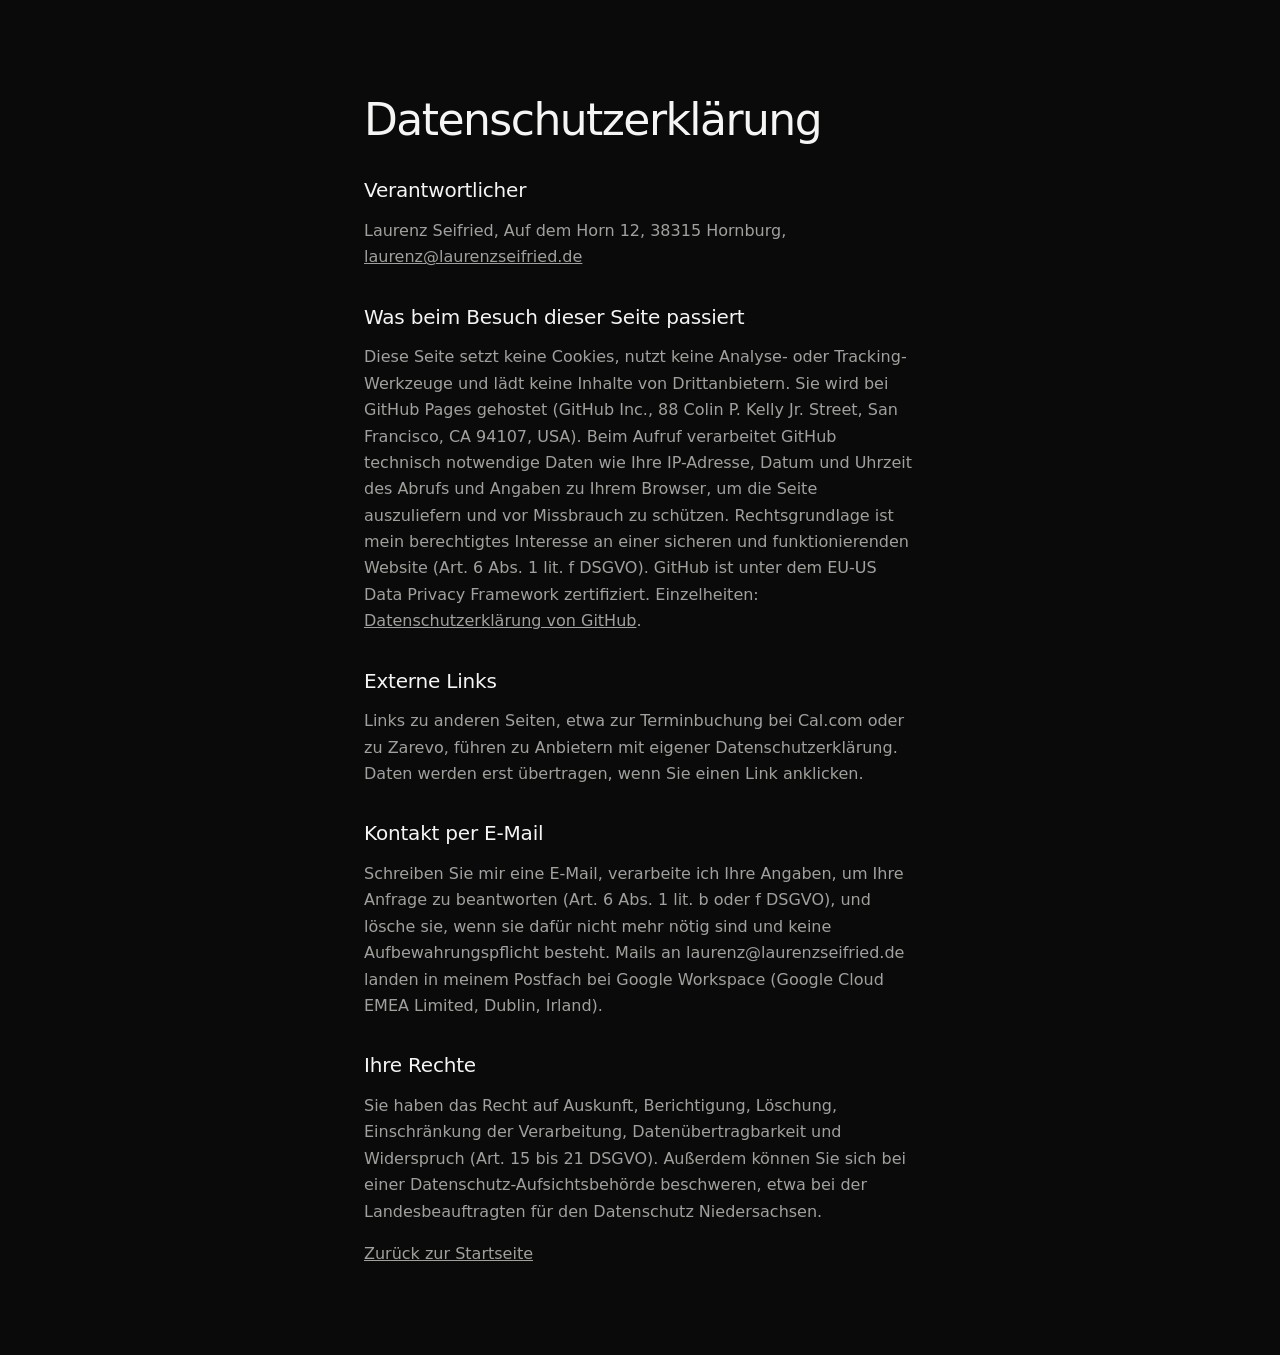
==== commit 90cefdcc: "Adresse laurenz@laurenzseifried.de (kontakt@ gehört zur Zarevo-Gruppe) Co-Authored-By: Claude Opus 5" ====
--- a/datenschutz.html
+++ b/datenschutz.html
@@ -13,13 +13,13 @@
 <main class="recht">
   <h1>Datenschutzerklärung</h1>
   <h2>Verantwortlicher</h2>
-  <p>Laurenz Seifried, Auf dem Horn 12, 38315 Hornburg, <a href="mailto:kontakt@laurenzseifried.de">kontakt@laurenzseifried.de</a></p>
+  <p>Laurenz Seifried, Auf dem Horn 12, 38315 Hornburg, <a href="mailto:laurenz@laurenzseifried.de">laurenz@laurenzseifried.de</a></p>
   <h2>Was beim Besuch dieser Seite passiert</h2>
   <p>Diese Seite setzt keine Cookies, nutzt keine Analyse- oder Tracking-Werkzeuge und lädt keine Inhalte von Drittanbietern. Sie wird bei GitHub Pages gehostet (GitHub Inc., 88 Colin P. Kelly Jr. Street, San Francisco, CA 94107, USA). Beim Aufruf verarbeitet GitHub technisch notwendige Daten wie Ihre IP-Adresse, Datum und Uhrzeit des Abrufs und Angaben zu Ihrem Browser, um die Seite auszuliefern und vor Missbrauch zu schützen. Rechtsgrundlage ist mein berechtigtes Interesse an einer sicheren und funktionierenden Website (Art. 6 Abs. 1 lit. f DSGVO). GitHub ist unter dem EU-US Data Privacy Framework zertifiziert. Einzelheiten: <a href="https://docs.github.com/de/site-policy/privacy-policies/github-general-privacy-statement">Datenschutzerklärung von GitHub</a>.</p>
   <h2>Externe Links</h2>
   <p>Links zu anderen Seiten, etwa zur Terminbuchung bei Cal.com oder zu Zarevo, führen zu Anbietern mit eigener Datenschutzerklärung. Daten werden erst übertragen, wenn Sie einen Link anklicken.</p>
   <h2>Kontakt per E-Mail</h2>
-  <p>Schreiben Sie mir eine E-Mail, verarbeite ich Ihre Angaben, um Ihre Anfrage zu beantworten (Art. 6 Abs. 1 lit. b oder f DSGVO), und lösche sie, wenn sie dafür nicht mehr nötig sind und keine Aufbewahrungspflicht besteht. Mails an kontakt@laurenzseifried.de leitet mein Domainanbieter INWX GmbH &amp; Co. KG (Berlin) an mein Postfach bei Google Workspace weiter (Google Cloud EMEA Limited, Dublin, Irland).</p>
+  <p>Schreiben Sie mir eine E-Mail, verarbeite ich Ihre Angaben, um Ihre Anfrage zu beantworten (Art. 6 Abs. 1 lit. b oder f DSGVO), und lösche sie, wenn sie dafür nicht mehr nötig sind und keine Aufbewahrungspflicht besteht. Mails an laurenz@laurenzseifried.de landen in meinem Postfach bei Google Workspace (Google Cloud EMEA Limited, Dublin, Irland).</p>
   <h2>Ihre Rechte</h2>
   <p>Sie haben das Recht auf Auskunft, Berichtigung, Löschung, Einschränkung der Verarbeitung, Datenübertragbarkeit und Widerspruch (Art. 15 bis 21 DSGVO). Außerdem können Sie sich bei einer Datenschutz-Aufsichtsbehörde beschweren, etwa bei der Landesbeauftragten für den Datenschutz Niedersachsen.</p>
   <p><a href="/">Zurück zur Startseite</a></p>
